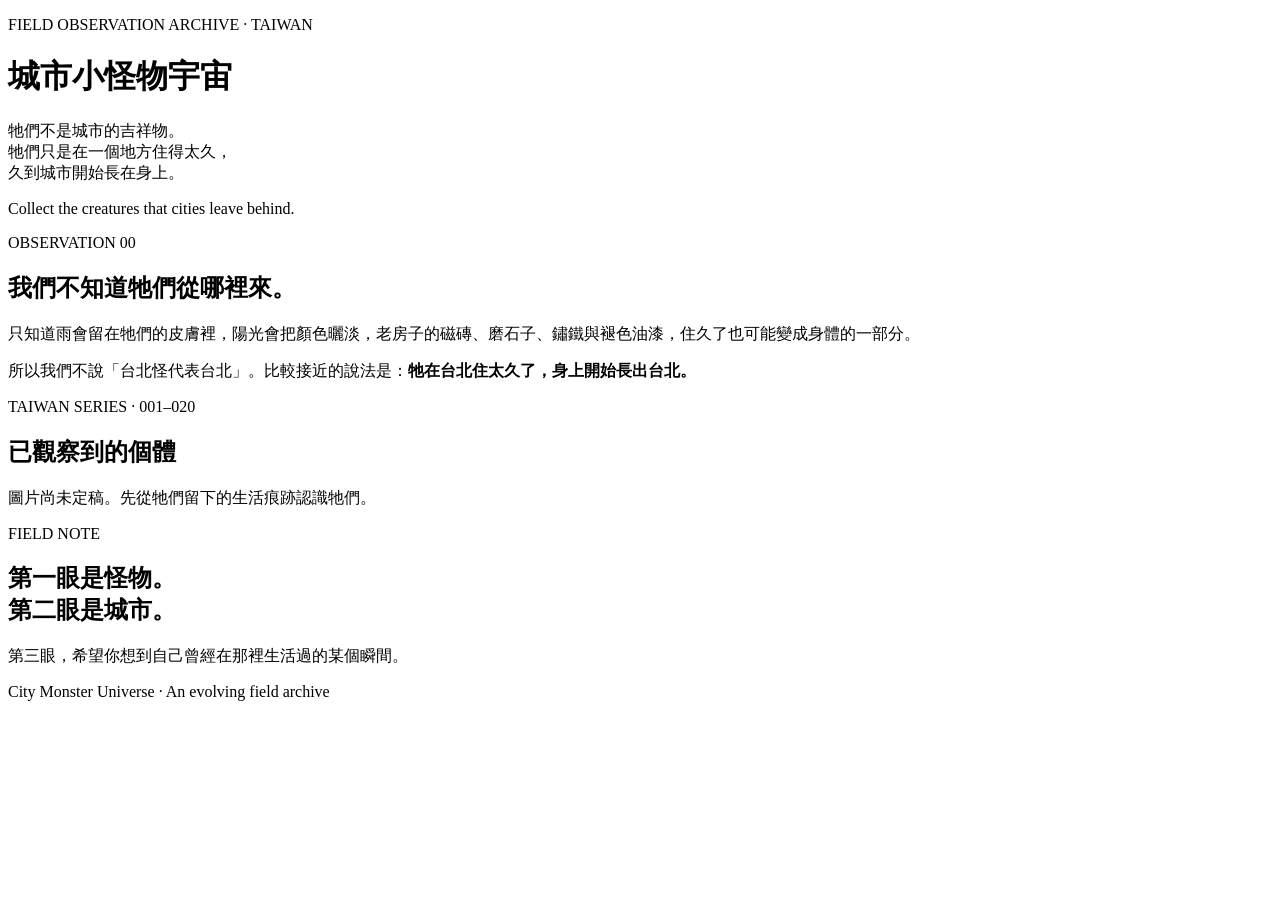
==== site/index.html @ 90eda8d5 "Add first GitHub Pages story site" ====
<!doctype html>
<html lang="zh-Hant">
<head>
<meta charset="utf-8">
<meta name="viewport" content="width=device-width,initial-scale=1">
<title>City Monster Universe — 城市小怪物宇宙</title>
<link rel="stylesheet" href="style.css">
</head>
<body>
<header class="hero">
  <p class="eyebrow">FIELD OBSERVATION ARCHIVE · TAIWAN</p>
  <h1>城市小怪物宇宙</h1>
  <p class="lead">牠們不是城市的吉祥物。<br>牠們只是在一個地方住得太久，<br>久到城市開始長在身上。</p>
  <p class="motto">Collect the creatures that cities leave behind.</p>
</header>

<main>
<section class="story">
  <span class="number">OBSERVATION 00</span>
  <h2>我們不知道牠們從哪裡來。</h2>
  <p>只知道雨會留在牠們的皮膚裡，陽光會把顏色曬淡，老房子的磁磚、磨石子、鏽鐵與褪色油漆，住久了也可能變成身體的一部分。</p>
  <p>所以我們不說「台北怪代表台北」。比較接近的說法是：<strong>牠在台北住太久了，身上開始長出台北。</strong></p>
</section>

<section class="collection">
  <div class="section-head"><span class="number">TAIWAN SERIES · 001–020</span><h2>已觀察到的個體</h2><p>圖片尚未定稿。先從牠們留下的生活痕跡認識牠們。</p></div>
  <div id="cards" class="cards"></div>
</section>

<section class="story closing">
  <span class="number">FIELD NOTE</span>
  <h2>第一眼是怪物。<br>第二眼是城市。</h2>
  <p>第三眼，希望你想到自己曾經在那裡生活過的某個瞬間。</p>
</section>
</main>
<footer>City Monster Universe · An evolving field archive</footer>
<script src="monsters.js"></script>
</body>
</html>
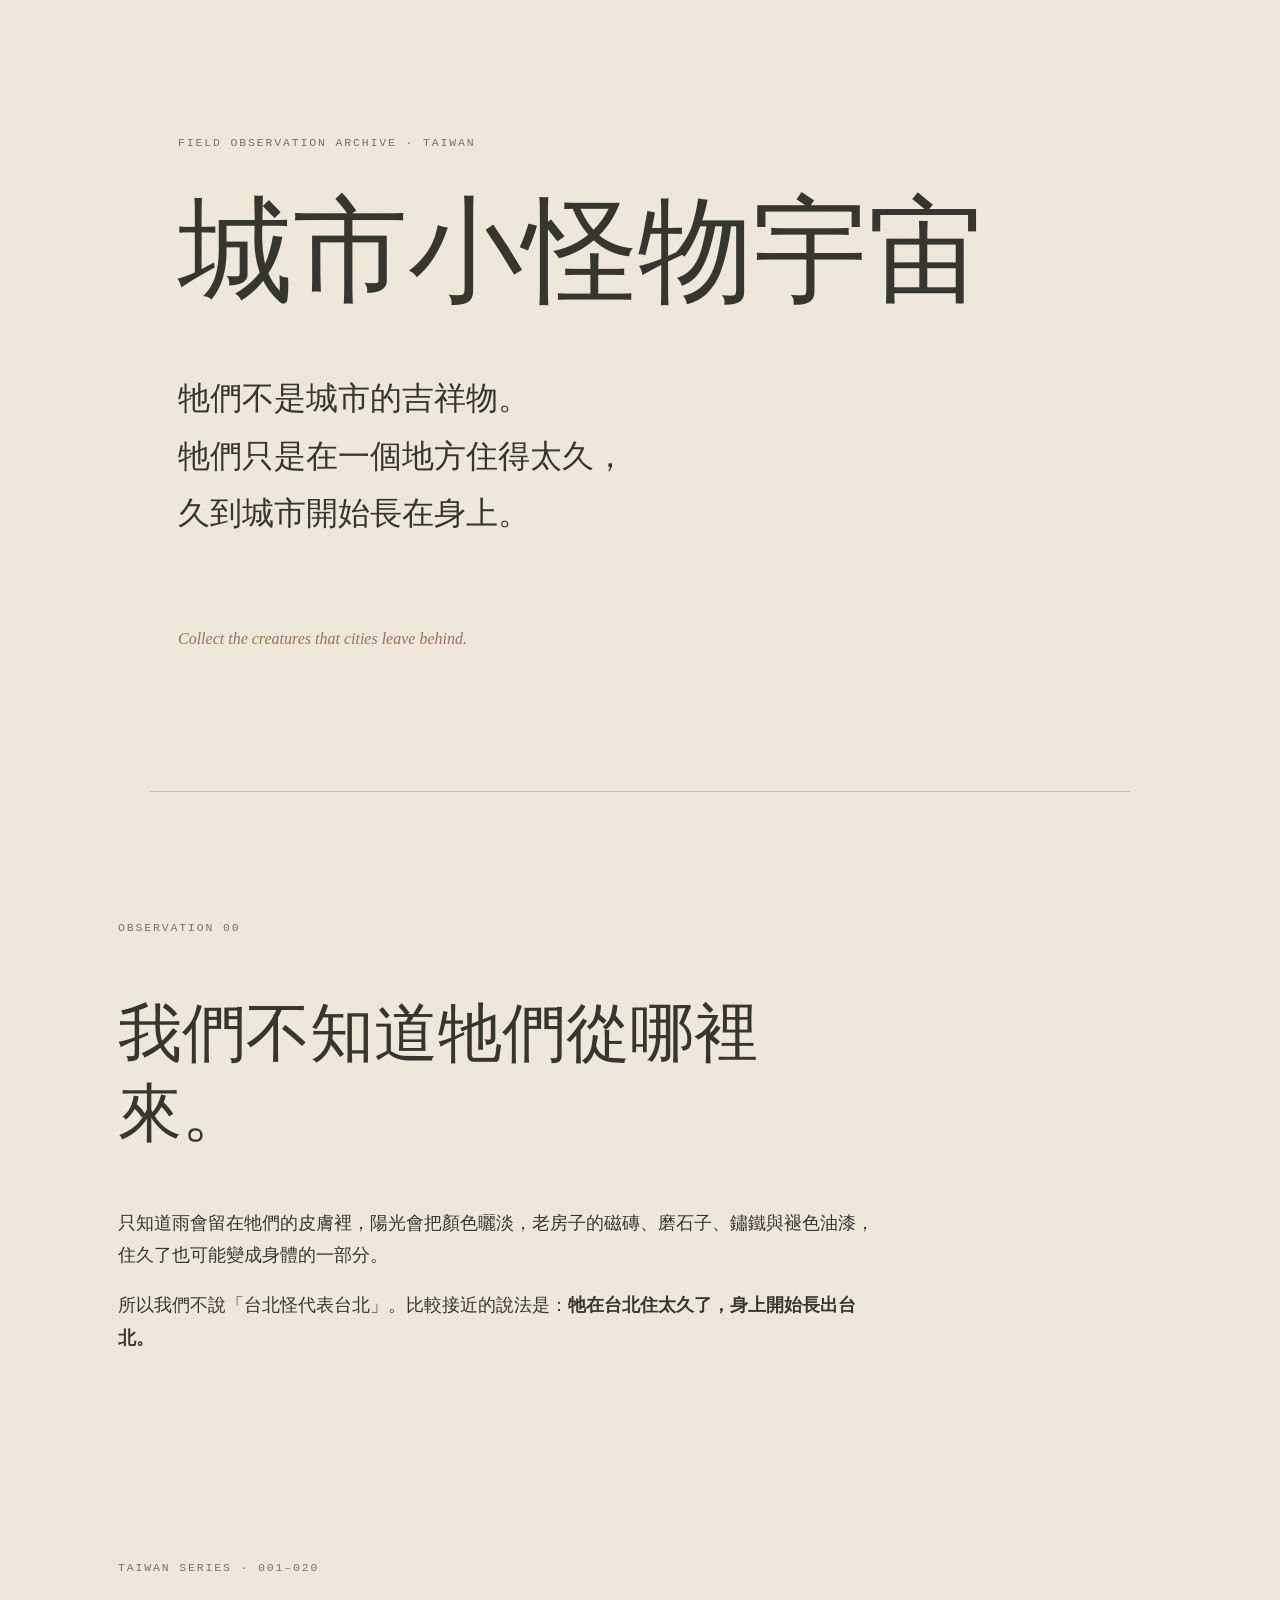
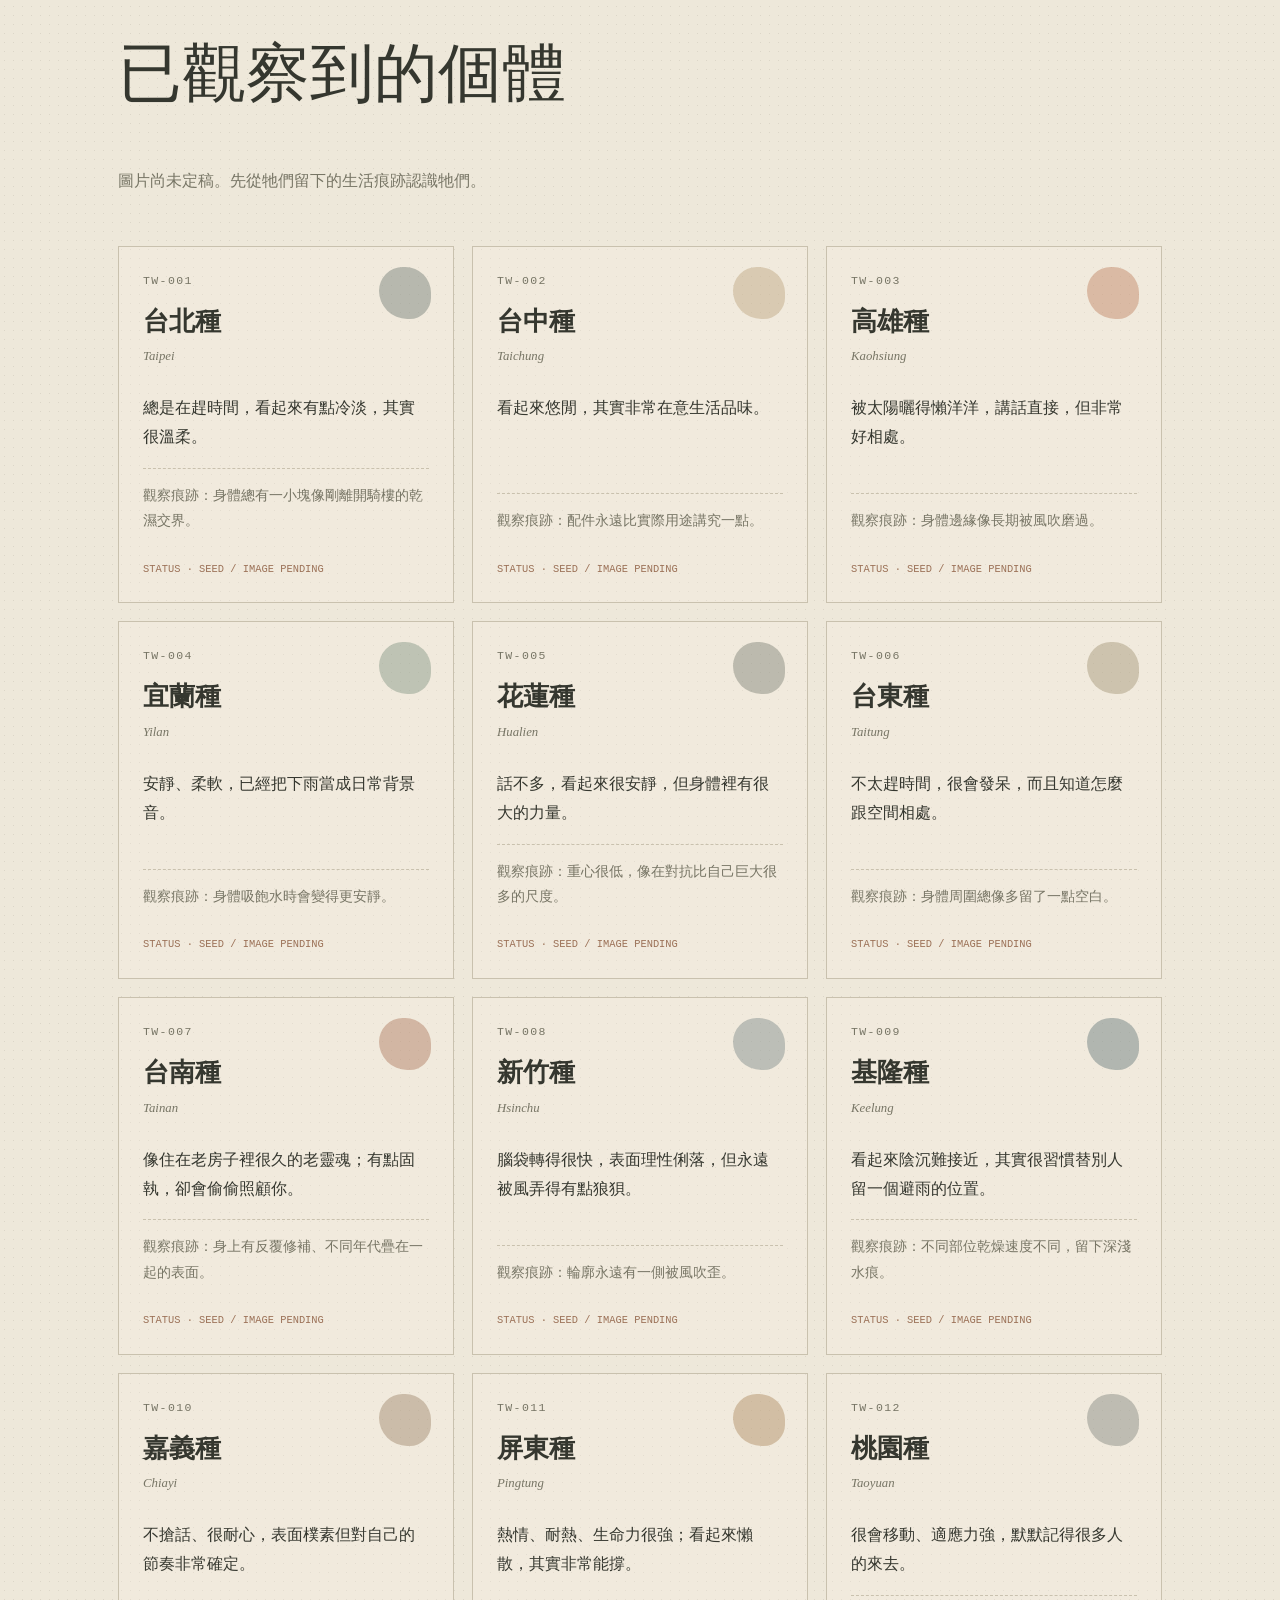
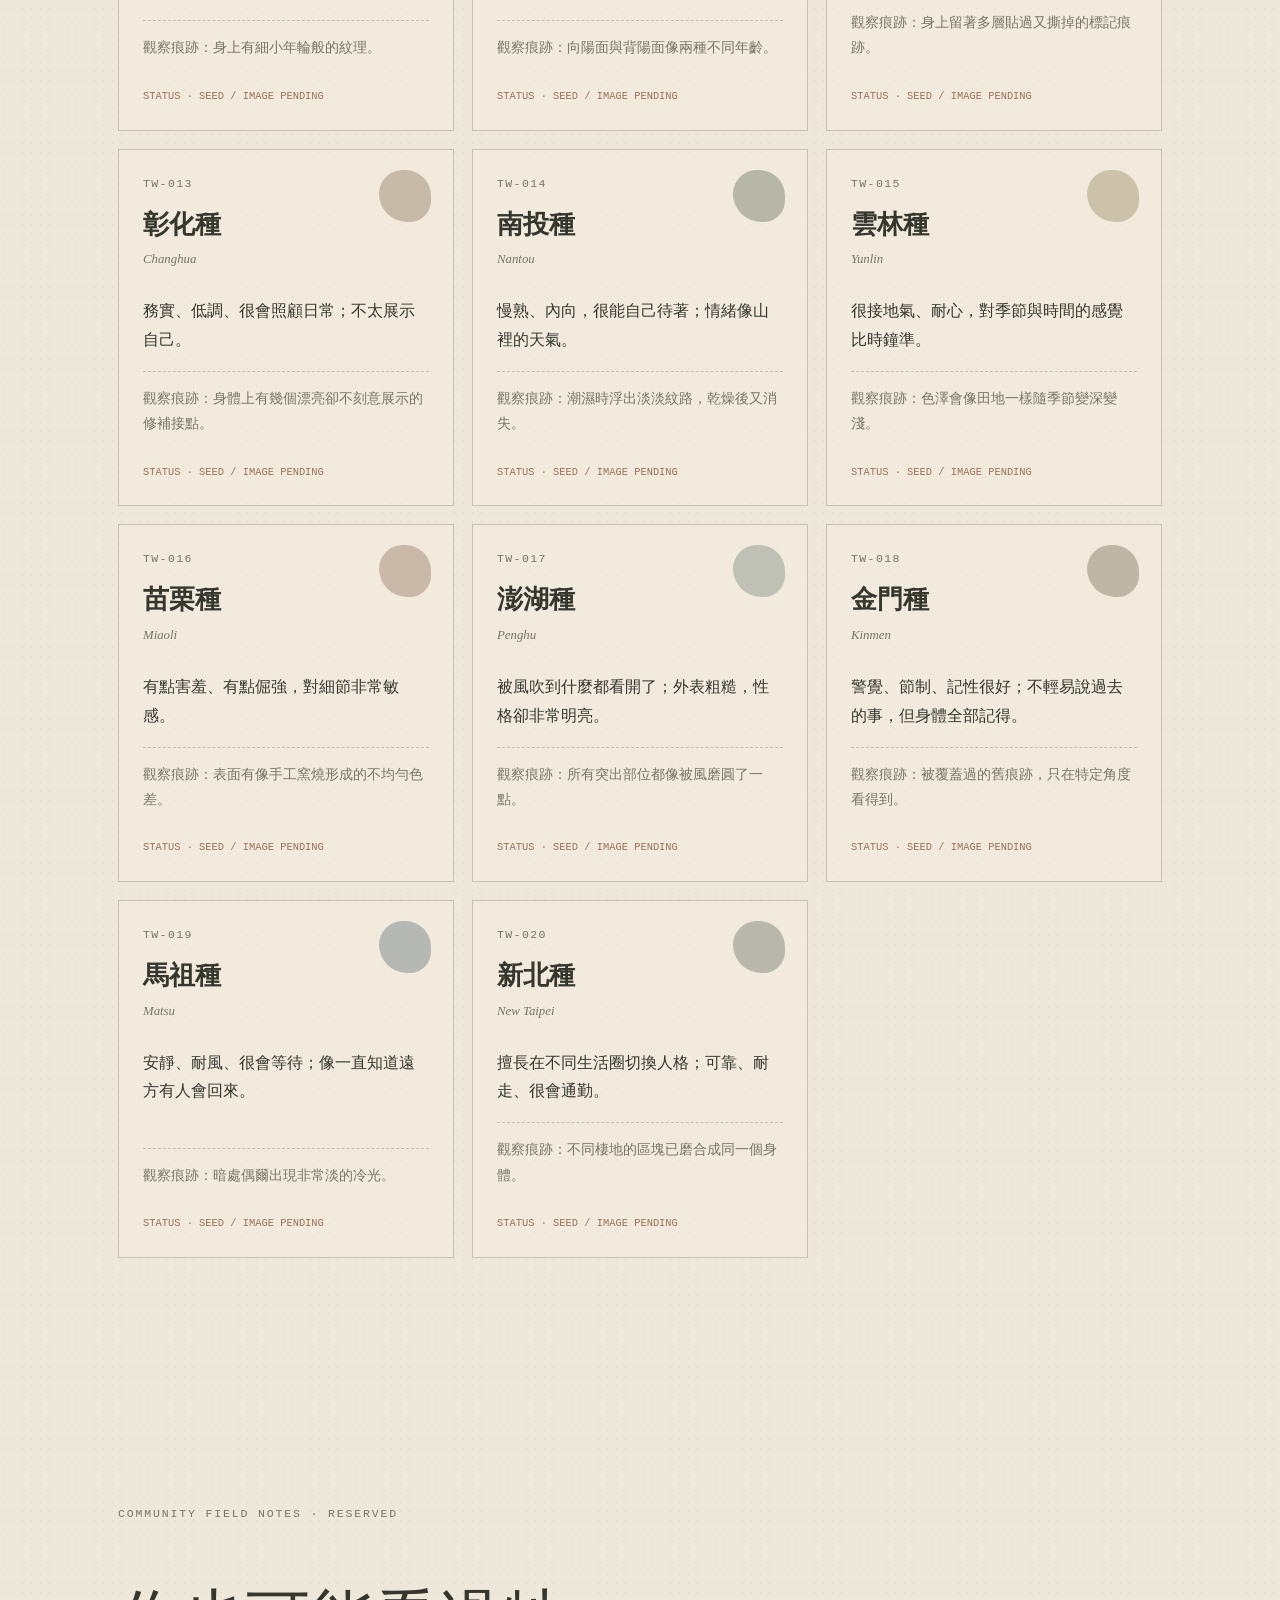
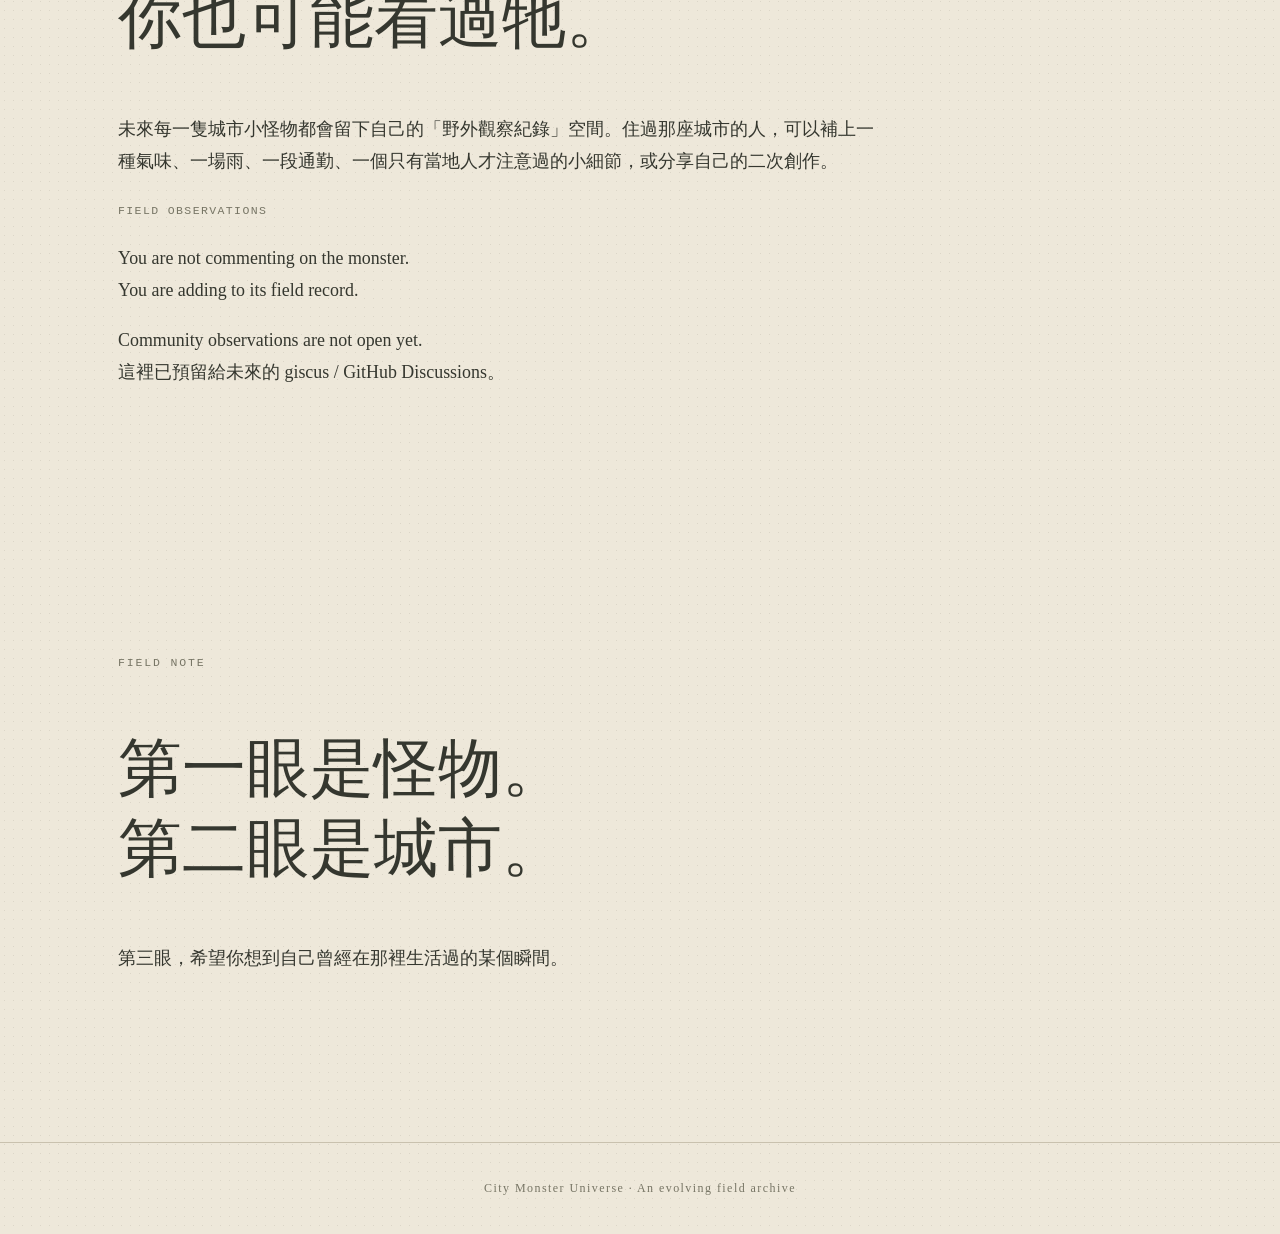
==== commit cf9fc25f: "Add community observation placeholder to field archive" ====
--- a/site/index.html
+++ b/site/index.html
@@ -4,6 +4,7 @@
 <meta charset="utf-8">
 <meta name="viewport" content="width=device-width,initial-scale=1">
 <title>City Monster Universe — 城市小怪物宇宙</title>
+<meta name="description" content="城市小怪物宇宙：收集城市長期留在不明生物身上的生活痕跡。">
 <link rel="stylesheet" href="style.css">
 </head>
 <body>
@@ -27,6 +28,17 @@
   <div id="cards" class="cards"></div>
 </section>
 
+<section class="story community">
+  <span class="number">COMMUNITY FIELD NOTES · RESERVED</span>
+  <h2>你也可能看過牠。</h2>
+  <p>未來每一隻城市小怪物都會留下自己的「野外觀察紀錄」空間。住過那座城市的人，可以補上一種氣味、一場雨、一段通勤、一個只有當地人才注意過的小細節，或分享自己的二次創作。</p>
+  <div class="observation-box">
+    <span class="id">FIELD OBSERVATIONS</span>
+    <p class="observation-quote">You are not commenting on the monster.<br>You are adding to its field record.</p>
+    <p class="placeholder">Community observations are not open yet.<br>這裡已預留給未來的 giscus / GitHub Discussions。</p>
+  </div>
+</section>
+
 <section class="story closing">
   <span class="number">FIELD NOTE</span>
   <h2>第一眼是怪物。<br>第二眼是城市。</h2>
--- a/site/style.css
+++ b/site/style.css
@@ -0,0 +1 @@
+:root{--paper:#eee8da;--ink:#35372f;--muted:#777565;--line:#c9c1ae;--moss:#6d755e;--rust:#9b7157}*{box-sizing:border-box}body{margin:0;background:var(--paper);color:var(--ink);font-family:Georgia,'Noto Serif TC','PingFang TC',serif;line-height:1.8;background-image:radial-gradient(#6d685722 .7px,transparent .7px);background-size:9px 9px}.hero{min-height:88vh;display:flex;flex-direction:column;justify-content:center;max-width:980px;margin:auto;padding:72px 28px;border-bottom:1px solid var(--line)}.eyebrow,.number{font-family:ui-monospace,SFMono-Regular,monospace;letter-spacing:.16em;font-size:.72rem;color:var(--muted)}h1{font-size:clamp(3rem,9vw,7.5rem);font-weight:500;line-height:1;margin:.25em 0}.lead{font-size:clamp(1.25rem,3vw,2rem);max-width:700px}.motto{margin-top:50px;font-style:italic;color:var(--rust)}main{max-width:1100px;margin:auto;padding:0 28px}.story{max-width:760px;padding:120px 0}.story h2,.section-head h2{font-size:clamp(2rem,5vw,4rem);line-height:1.25;font-weight:500}.story p{font-size:1.12rem}.collection{padding:60px 0 120px}.section-head{margin-bottom:50px}.section-head p{color:var(--muted)}.cards{display:grid;grid-template-columns:repeat(auto-fit,minmax(250px,1fr));gap:18px}.card{border:1px solid var(--line);padding:24px;min-height:310px;display:flex;flex-direction:column;position:relative;background:#f5f0e644}.card:before{content:'';width:52px;height:52px;border-radius:48% 52% 43% 57%;background:var(--tone,var(--moss));opacity:.42;position:absolute;right:22px;top:20px}.id{font-family:ui-monospace,SFMono-Regular,monospace;font-size:.72rem;letter-spacing:.12em;color:var(--muted)}.card h3{font-size:1.65rem;margin:.4rem 0 0}.en{font-size:.8rem;color:var(--muted);font-style:italic}.personality{margin-top:26px}.trace{font-size:.88rem;color:var(--muted);margin-top:auto;border-top:1px dashed var(--line);padding-top:14px}.status{font-family:ui-monospace,SFMono-Regular,monospace;font-size:.65rem;color:var(--rust);margin-top:12px}.closing{padding-bottom:150px}footer{border-top:1px solid var(--line);padding:35px 28px;text-align:center;font-size:.75rem;letter-spacing:.12em;color:var(--muted)}@media(max-width:600px){.hero{min-height:80vh}.story{padding:80px 0}.card{min-height:280px}}
